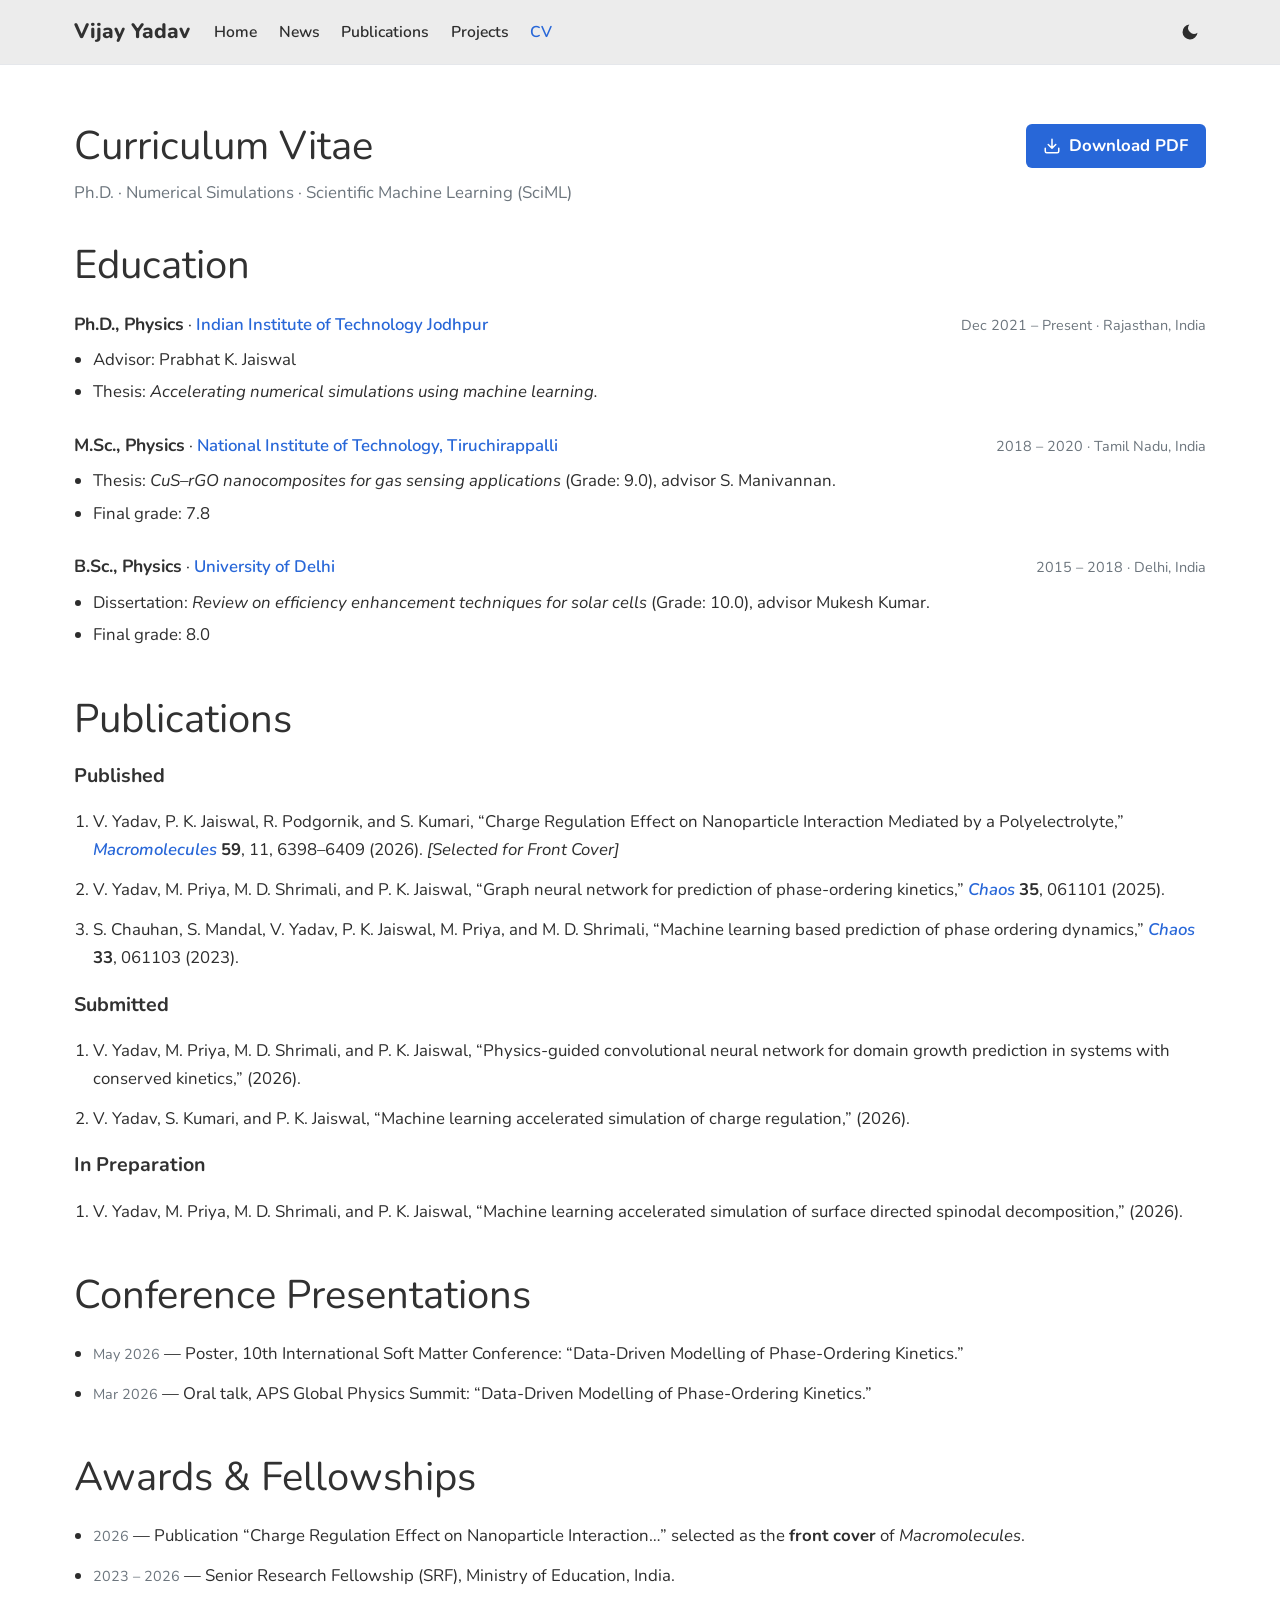
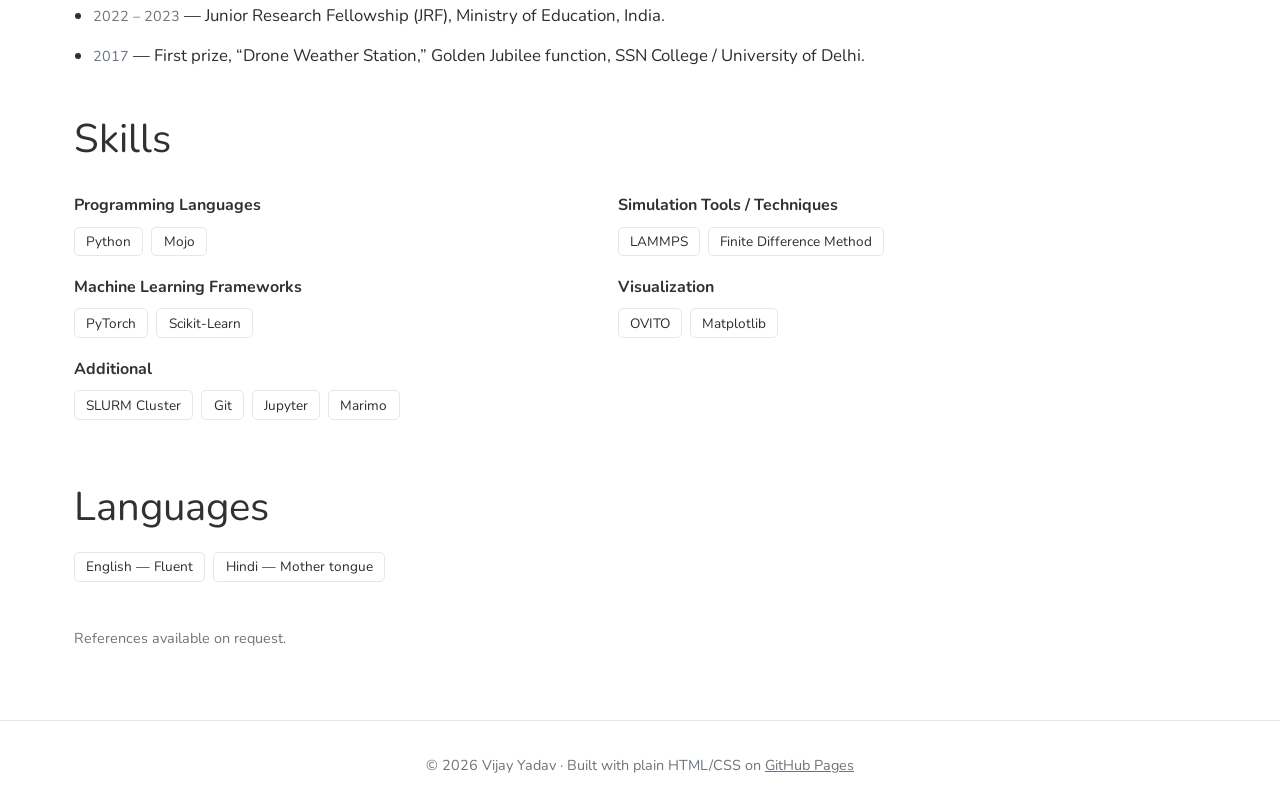
==== cv.html @ 52a0a100 "Fill homepage, publications, and CV with real content; fix CV download icon" ====
<!DOCTYPE html>
<html lang="en" data-theme="light">
<head>
  <meta charset="UTF-8">
  <meta name="viewport" content="width=device-width, initial-scale=1.0">
  <title>CV · Vijay Yadav</title>
  <meta name="description" content="Curriculum Vitae of Vijay Yadav, Ph.D. student at IIT Jodhpur.">

  <link rel="preconnect" href="https://fonts.googleapis.com">
  <link rel="preconnect" href="https://fonts.gstatic.com" crossorigin>
  <link href="https://fonts.googleapis.com/css2?family=Nunito:wght@300;400;600;700;800&display=swap" rel="stylesheet">

  <link rel="stylesheet" href="assets/css/styles.css">
</head>
<body>

  <!-- =====================================================================
       NAVIGATION  ("CV" is active here)
       ===================================================================== -->
  <header class="site-nav">
    <div class="nav-inner">
      <a class="nav-brand" href="index.html">Vijay Yadav</a>

      <nav class="nav-links" id="navLinks">
        <a href="index.html">Home</a>
        <a href="index.html#news">News</a>
        <a href="publications.html">Publications</a>
        <a href="#">Projects</a>
        <a href="cv.html" class="active">CV</a>
      </nav>

      <div class="nav-actions">
        <button class="icon-btn theme-toggle" aria-label="Toggle dark mode" title="Toggle dark mode">
          <svg class="icon-moon" viewBox="0 0 24 24" fill="currentColor"><path d="M21 12.79A9 9 0 1 1 11.21 3 7 7 0 0 0 21 12.79z"/></svg>
          <svg class="icon-sun" viewBox="0 0 24 24" fill="none" stroke="currentColor" stroke-width="2" stroke-linecap="round"><circle cx="12" cy="12" r="4"/><path d="M12 2v2M12 20v2M4.9 4.9l1.4 1.4M17.7 17.7l1.4 1.4M2 12h2M20 12h2M4.9 19.1l1.4-1.4M17.7 6.3l1.4-1.4"/></svg>
        </button>
        <button class="icon-btn nav-toggle" aria-label="Open menu" title="Menu">
          <svg viewBox="0 0 24 24" fill="none" stroke="currentColor" stroke-width="2" stroke-linecap="round"><path d="M3 6h18M3 12h18M3 18h18"/></svg>
        </button>
      </div>
    </div>
  </header>

  <main class="container">

    <section class="section">
      <div class="page-header">
        <h1 class="section-title">Curriculum Vitae</h1>
        <a class="btn-download" href="cv.pdf" download>
          <svg width="18" height="18" viewBox="0 0 24 24" fill="none" stroke="currentColor" stroke-width="2" stroke-linecap="round" stroke-linejoin="round"><path d="M21 15v4a2 2 0 0 1-2 2H5a2 2 0 0 1-2-2v-4M7 10l5 5 5-5M12 15V3"/></svg>
          Download PDF
        </a>
      </div>
      <p class="page-tagline">Ph.D. · Numerical Simulations · Scientific Machine Learning (SciML)</p>

      <!-- ===== Education ===== -->
      <div class="cv-section">
        <h2 class="section-title">Education</h2>

        <div class="cv-entry">
          <div class="cv-entry-head">
            <span><span class="cv-role">Ph.D., Physics</span> · <span class="cv-org">Indian Institute of Technology Jodhpur</span></span>
            <span class="cv-meta">Dec 2021 – Present · Rajasthan, India</span>
          </div>
          <ul>
            <li>Advisor: Prabhat K. Jaiswal</li>
            <li>Thesis: <em>Accelerating numerical simulations using machine learning.</em></li>
          </ul>
        </div>

        <div class="cv-entry">
          <div class="cv-entry-head">
            <span><span class="cv-role">M.Sc., Physics</span> · <span class="cv-org">National Institute of Technology, Tiruchirappalli</span></span>
            <span class="cv-meta">2018 – 2020 · Tamil Nadu, India</span>
          </div>
          <ul>
            <li>Thesis: <em>CuS–rGO nanocomposites for gas sensing applications</em> (Grade: 9.0), advisor S. Manivannan.</li>
            <li>Final grade: 7.8</li>
          </ul>
        </div>

        <div class="cv-entry">
          <div class="cv-entry-head">
            <span><span class="cv-role">B.Sc., Physics</span> · <span class="cv-org">University of Delhi</span></span>
            <span class="cv-meta">2015 – 2018 · Delhi, India</span>
          </div>
          <ul>
            <li>Dissertation: <em>Review on efficiency enhancement techniques for solar cells</em> (Grade: 10.0), advisor Mukesh Kumar.</li>
            <li>Final grade: 8.0</li>
          </ul>
        </div>
      </div>

      <!-- ===== Publications ===== -->
      <div class="cv-section">
        <h2 class="section-title">Publications</h2>

        <h3>Published</h3>
        <ol class="cv-list">
          <li>V. Yadav, P. K. Jaiswal, R. Podgornik, and S. Kumari, “Charge Regulation Effect on Nanoparticle Interaction Mediated by a Polyelectrolyte,” <span class="cv-org">Macromolecules</span> <strong>59</strong>, 11, 6398–6409 (2026). <em>[Selected for Front Cover]</em></li>
          <li>V. Yadav, M. Priya, M. D. Shrimali, and P. K. Jaiswal, “Graph neural network for prediction of phase-ordering kinetics,” <span class="cv-org">Chaos</span> <strong>35</strong>, 061101 (2025).</li>
          <li>S. Chauhan, S. Mandal, V. Yadav, P. K. Jaiswal, M. Priya, and M. D. Shrimali, “Machine learning based prediction of phase ordering dynamics,” <span class="cv-org">Chaos</span> <strong>33</strong>, 061103 (2023).</li>
        </ol>

        <h3>Submitted</h3>
        <ol class="cv-list">
          <li>V. Yadav, M. Priya, M. D. Shrimali, and P. K. Jaiswal, “Physics-guided convolutional neural network for domain growth prediction in systems with conserved kinetics,” (2026).</li>
          <li>V. Yadav, S. Kumari, and P. K. Jaiswal, “Machine learning accelerated simulation of charge regulation,” (2026).</li>
        </ol>

        <h3>In Preparation</h3>
        <ol class="cv-list">
          <li>V. Yadav, M. Priya, M. D. Shrimali, and P. K. Jaiswal, “Machine learning accelerated simulation of surface directed spinodal decomposition,” (2026).</li>
        </ol>
      </div>

      <!-- ===== Conference Presentations ===== -->
      <div class="cv-section">
        <h2 class="section-title">Conference Presentations</h2>
        <ul class="cv-list">
          <li><span class="cv-meta">May 2026</span> — Poster, 10th International Soft Matter Conference: “Data-Driven Modelling of Phase-Ordering Kinetics.”</li>
          <li><span class="cv-meta">Mar 2026</span> — Oral talk, APS Global Physics Summit: “Data-Driven Modelling of Phase-Ordering Kinetics.”</li>
        </ul>
      </div>

      <!-- ===== Awards ===== -->
      <div class="cv-section">
        <h2 class="section-title">Awards &amp; Fellowships</h2>
        <ul class="cv-list">
          <li><span class="cv-meta">2026</span> — Publication “Charge Regulation Effect on Nanoparticle Interaction…” selected as the <strong>front cover</strong> of <em>Macromolecules</em>.</li>
          <li><span class="cv-meta">2023 – 2026</span> — Senior Research Fellowship (SRF), Ministry of Education, India.</li>
          <li><span class="cv-meta">2022 – 2023</span> — Junior Research Fellowship (JRF), Ministry of Education, India.</li>
          <li><span class="cv-meta">2017</span> — First prize, “Drone Weather Station,” Golden Jubilee function, SSN College / University of Delhi.</li>
        </ul>
      </div>

      <!-- ===== Skills ===== -->
      <div class="cv-section">
        <h2 class="section-title">Skills</h2>
        <div class="info-grid">
          <div>
            <div class="skill-block">
              <h4>Programming Languages</h4>
              <div class="tag-row"><span class="tag">Python</span><span class="tag">Mojo</span></div>
            </div>
            <div class="skill-block">
              <h4>Machine Learning Frameworks</h4>
              <div class="tag-row"><span class="tag">PyTorch</span><span class="tag">Scikit-Learn</span></div>
            </div>
            <div class="skill-block">
              <h4>Additional</h4>
              <div class="tag-row"><span class="tag">SLURM Cluster</span><span class="tag">Git</span><span class="tag">Jupyter</span><span class="tag">Marimo</span></div>
            </div>
          </div>
          <div>
            <div class="skill-block">
              <h4>Simulation Tools / Techniques</h4>
              <div class="tag-row"><span class="tag">LAMMPS</span><span class="tag">Finite Difference Method</span></div>
            </div>
            <div class="skill-block">
              <h4>Visualization</h4>
              <div class="tag-row"><span class="tag">OVITO</span><span class="tag">Matplotlib</span></div>
            </div>
          </div>
        </div>
      </div>

      <!-- ===== Languages ===== -->
      <div class="cv-section">
        <h2 class="section-title">Languages</h2>
        <div class="tag-row">
          <span class="tag">English — Fluent</span>
          <span class="tag">Hindi — Mother tongue</span>
        </div>
      </div>

      <p class="cv-meta">References available on request.</p>

    </section>
  </main>

  <footer class="site-footer">
    <div class="container">
      © <span id="year">2026</span> Vijay Yadav ·
      Built with plain HTML/CSS on <a href="https://pages.github.com/">GitHub Pages</a>
    </div>
  </footer>

  <script src="assets/js/main.js"></script>
</body>
</html>
---- assets/css/styles.css ----
/* =========================================================================
   styles.css — shared theme for the whole site
   Layout & look inspired by the Hugo "Academic/Wowchemy" profile theme.
   Everything is driven by the CSS variables in :root (light) and
   [data-theme="dark"] (dark). Change a value there and it cascades everywhere.
   ========================================================================= */

/* ---- Design tokens: LIGHT theme (default) ---- */
:root {
  --bg:            #ffffff;
  --nav-bg:        #ececec;
  --card-bg:       #ffffff;
  --text:          #2d2d2d;
  --text-muted:    #6c757d;
  --heading:       #313131;
  --link:          #2867d8;
  --link-hover:    #14448f;
  --border:        #e5e7eb;
  --pill-text:     #2867d8;
  --pill-border:   #b9cbee;
  --pill-hover-bg: #2867d8;
  --shadow:        0 1px 3px rgba(0, 0, 0, 0.08);
  --thumb-bg:      #eef1f5;

  --content-width: 1180px;
  --font-body: "Nunito", -apple-system, BlinkMacSystemFont, "Segoe UI", Roboto, sans-serif;
}

/* ---- Design tokens: DARK theme ---- */
[data-theme="dark"] {
  --bg:            #25282e;
  --nav-bg:        #2b2f36;
  --card-bg:       #2b2f36;
  --text:          #dfe2e6;
  --text-muted:    #9aa0a8;
  --heading:       #f1f3f5;
  --link:          #5b9bff;
  --link-hover:    #93bcff;
  --border:        #3a3f47;
  --pill-text:     #5b9bff;
  --pill-border:   #3f5573;
  --pill-hover-bg: #3b6bc4;
  --shadow:        0 1px 3px rgba(0, 0, 0, 0.4);
  --thumb-bg:      #333842;
}

/* ---- Reset & base ---- */
*, *::before, *::after { box-sizing: border-box; }
html { scroll-behavior: smooth; }
body {
  margin: 0;
  font-family: var(--font-body);
  font-size: 1.05rem;
  line-height: 1.7;
  color: var(--text);
  background: var(--bg);
  -webkit-font-smoothing: antialiased;
  transition: background-color 0.2s ease, color 0.2s ease;
}
a { color: var(--link); text-decoration: none; }
a:hover { color: var(--link-hover); text-decoration: underline; }
img { max-width: 100%; display: block; }
h1, h2, h3 { color: var(--heading); line-height: 1.25; }

.container {
  width: 100%;
  max-width: var(--content-width);
  margin: 0 auto;
  padding: 0 1.5rem;
}

/* =========================================================================
   Navigation bar
   ========================================================================= */
.site-nav {
  position: sticky;
  top: 0;
  z-index: 100;
  background: var(--nav-bg);
  border-bottom: 1px solid var(--border);
  transition: background-color 0.2s ease;
}
.nav-inner {
  max-width: var(--content-width);
  margin: 0 auto;
  padding: 0 1.5rem;
  height: 64px;
  display: flex;
  align-items: center;
  gap: 1.5rem;
}
.nav-brand {
  font-weight: 800;
  font-size: 1.3rem;
  color: var(--heading);
  white-space: nowrap;
}
.nav-brand:hover { text-decoration: none; }
.nav-links {
  display: flex;
  align-items: center;
  gap: 1.35rem;
  margin-right: auto;      /* pushes the actions to the far right */
}
.nav-links a {
  color: var(--text);
  font-weight: 600;
  font-size: 0.98rem;
}
.nav-links a:hover { color: var(--link); text-decoration: none; }
.nav-links a.active { color: var(--link); }

.nav-actions { display: flex; align-items: center; gap: 0.75rem; }
.icon-btn {
  background: none;
  border: none;
  color: var(--text);
  cursor: pointer;
  padding: 0.35rem;
  border-radius: 6px;
  display: inline-flex;
  align-items: center;
  justify-content: center;
}
.icon-btn:hover { color: var(--link); background: rgba(127, 127, 127, 0.12); }
.icon-btn svg { width: 20px; height: 20px; }
/* Show the correct toggle glyph for the active theme */
.theme-toggle .icon-moon { display: inline; }
.theme-toggle .icon-sun  { display: none; }
[data-theme="dark"] .theme-toggle .icon-moon { display: none; }
[data-theme="dark"] .theme-toggle .icon-sun  { display: inline; }

/* Hamburger (mobile only) */
.nav-toggle { display: none; }

/* =========================================================================
   Hero / Biography
   ========================================================================= */
.section { padding: 3.5rem 0; }

.hero-grid {
  display: grid;
  grid-template-columns: 340px 1fr;
  gap: 3rem;
  align-items: start;
}

.profile-card { text-align: center; }
.avatar {
  width: 260px;
  height: 260px;
  border-radius: 50%;
  object-fit: cover;
  margin: 0 auto 1.25rem;
  box-shadow: var(--shadow);
}
.profile-name {
  font-size: 2.1rem;
  font-weight: 400;
  margin: 0.25rem 0 0.35rem;
}
.profile-role { color: var(--text-muted); font-size: 1.1rem; margin: 0 0 0.2rem; }
.profile-org  { display: inline-block; font-size: 1.05rem; margin-bottom: 1rem; }

.social-icons {
  display: flex;
  justify-content: center;
  flex-wrap: wrap;
  gap: 1rem;
  margin-top: 0.75rem;
}
.social-icons a { color: var(--link); display: inline-flex; }
.social-icons a:hover { color: var(--link-hover); }
.social-icons svg { width: 26px; height: 26px; }

.section-title {
  font-size: 2.5rem;
  font-weight: 400;
  margin: 0 0 1.25rem;
}
.bio p { margin: 0 0 1.1rem; }

/* Interests + Education */
.info-grid {
  display: grid;
  grid-template-columns: 1fr 1.15fr;
  gap: 2rem;
  margin-top: 1.75rem;
}
.info-grid h3 { font-size: 1.4rem; font-weight: 800; margin: 0 0 0.75rem; }
.info-grid ul { margin: 0; padding-left: 1.2rem; }
.info-grid li { margin-bottom: 0.4rem; }

.edu-list { list-style: none; padding-left: 0 !important; }
.edu-list li {
  display: grid;
  grid-template-columns: 28px 1fr;
  gap: 0.6rem;
  margin-bottom: 1rem;
}
.edu-list svg { width: 22px; height: 22px; color: var(--text); margin-top: 4px; }
.edu-degree { font-weight: 700; color: var(--heading); }
.edu-school { color: var(--text-muted); font-size: 0.95rem; }

/* =========================================================================
   Split sections (News, Publications): heading left, content right
   ========================================================================= */
.split-grid {
  display: grid;
  grid-template-columns: 300px 1fr;
  gap: 2.5rem;
  align-items: start;
}
.split-section + .split-section { border-top: 1px solid var(--border); }

/* News feed (inner scroll, like the reference) */
.news-feed { max-height: 460px; overflow-y: auto; padding-right: 0.75rem; }
.news-item { margin-bottom: 1.35rem; }
.news-date { font-weight: 800; color: var(--heading); margin-right: 0.3rem; }

/* Publications */
.pub-item {
  display: grid;
  grid-template-columns: 1fr 200px;
  gap: 1.5rem;
  padding-bottom: 1.75rem;
  margin-bottom: 1.75rem;
  border-bottom: 1px solid var(--border);
}
.pub-item:last-child { border-bottom: none; margin-bottom: 0; }
.pub-title { font-size: 1.3rem; font-weight: 800; margin: 0 0 0.4rem; }
.pub-title a { color: var(--heading); }
.pub-title a:hover { color: var(--link); }
.pub-summary { margin: 0 0 0.6rem; }
.pub-authors { color: var(--text-muted); font-size: 0.95rem; margin: 0 0 0.8rem; }
.pub-links { display: flex; flex-wrap: wrap; gap: 0.5rem; }
.btn-pill {
  font-size: 0.85rem;
  font-weight: 700;
  color: var(--pill-text);
  border: 1px solid var(--pill-border);
  border-radius: 5px;
  padding: 0.15rem 0.7rem;
  transition: all 0.15s ease;
}
.btn-pill:hover {
  color: #fff;
  background: var(--pill-hover-bg);
  border-color: var(--pill-hover-bg);
  text-decoration: none;
}
.pub-thumb {
  background: var(--thumb-bg);
  border-radius: 6px;
  min-height: 120px;
  display: flex;
  align-items: center;
  justify-content: center;
  color: var(--text-muted);
  font-size: 0.8rem;
}

/* =========================================================================
   Footer
   ========================================================================= */
.site-footer {
  border-top: 1px solid var(--border);
  padding: 2rem 0;
  text-align: center;
  color: var(--text-muted);
  font-size: 0.9rem;
}
.site-footer a { color: var(--text-muted); text-decoration: underline; }

/* =========================================================================
   CV page
   ========================================================================= */
.page-header {
  display: flex;
  align-items: center;
  justify-content: space-between;
  flex-wrap: wrap;
  gap: 1rem;
  margin-bottom: 0.5rem;
}
.page-header .section-title { margin-bottom: 0; }
.btn-download {
  display: inline-flex;
  align-items: center;
  gap: 0.5rem;
  background: var(--link);
  color: #fff;
  font-weight: 700;
  padding: 0.5rem 1.1rem;
  border-radius: 6px;
}
.btn-download:hover { background: var(--link-hover); color: #fff; text-decoration: none; }
.btn-download svg { width: 18px; height: 18px; }
.page-tagline { color: var(--text-muted); margin: 0 0 2rem; }

.cv-section { margin-bottom: 2.75rem; }
.cv-entry { margin-bottom: 1.5rem; }
.cv-entry-head {
  display: flex;
  justify-content: space-between;
  flex-wrap: wrap;
  gap: 0.15rem 1rem;
  align-items: baseline;
}
.cv-role { font-weight: 700; color: var(--heading); font-size: 1.1rem; }
.cv-org { color: var(--link); font-weight: 600; }
.cv-meta { color: var(--text-muted); font-size: 0.9rem; }
.cv-entry ul { margin: 0.4rem 0 0; padding-left: 1.2rem; }
.cv-entry li { margin-bottom: 0.25rem; }

.cv-list { padding-left: 1.2rem; margin: 0; }
.cv-list li { margin-bottom: 0.7rem; }
.cv-list .cv-org { font-style: italic; }

.skill-block { margin-bottom: 1.1rem; }
.skill-block h4 { margin: 0 0 0.45rem; color: var(--heading); font-size: 1rem; }
.tag-row { display: flex; flex-wrap: wrap; gap: 0.5rem; }
.tag {
  font-size: 0.85rem;
  border: 1px solid var(--border);
  border-radius: 5px;
  padding: 0.15rem 0.7rem;
  color: var(--text);
  background: var(--card-bg);
}

/* =========================================================================
   Responsive
   ========================================================================= */
@media (max-width: 860px) {
  .hero-grid,
  .split-grid,
  .info-grid,
  .pub-item { grid-template-columns: 1fr; }

  .pub-thumb { order: -1; min-height: 160px; }

  /* Collapsible mobile nav */
  .nav-toggle {
    display: inline-flex;
    margin-left: auto;
  }
  .nav-links {
    display: none;
    position: absolute;
    top: 64px;
    left: 0;
    right: 0;
    flex-direction: column;
    align-items: flex-start;
    gap: 0;
    background: var(--nav-bg);
    border-bottom: 1px solid var(--border);
    padding: 0.5rem 1.5rem 1rem;
  }
  .nav-links.open { display: flex; }
  .nav-links a { padding: 0.6rem 0; width: 100%; }
  .nav-actions { margin-left: 0.5rem; }
}
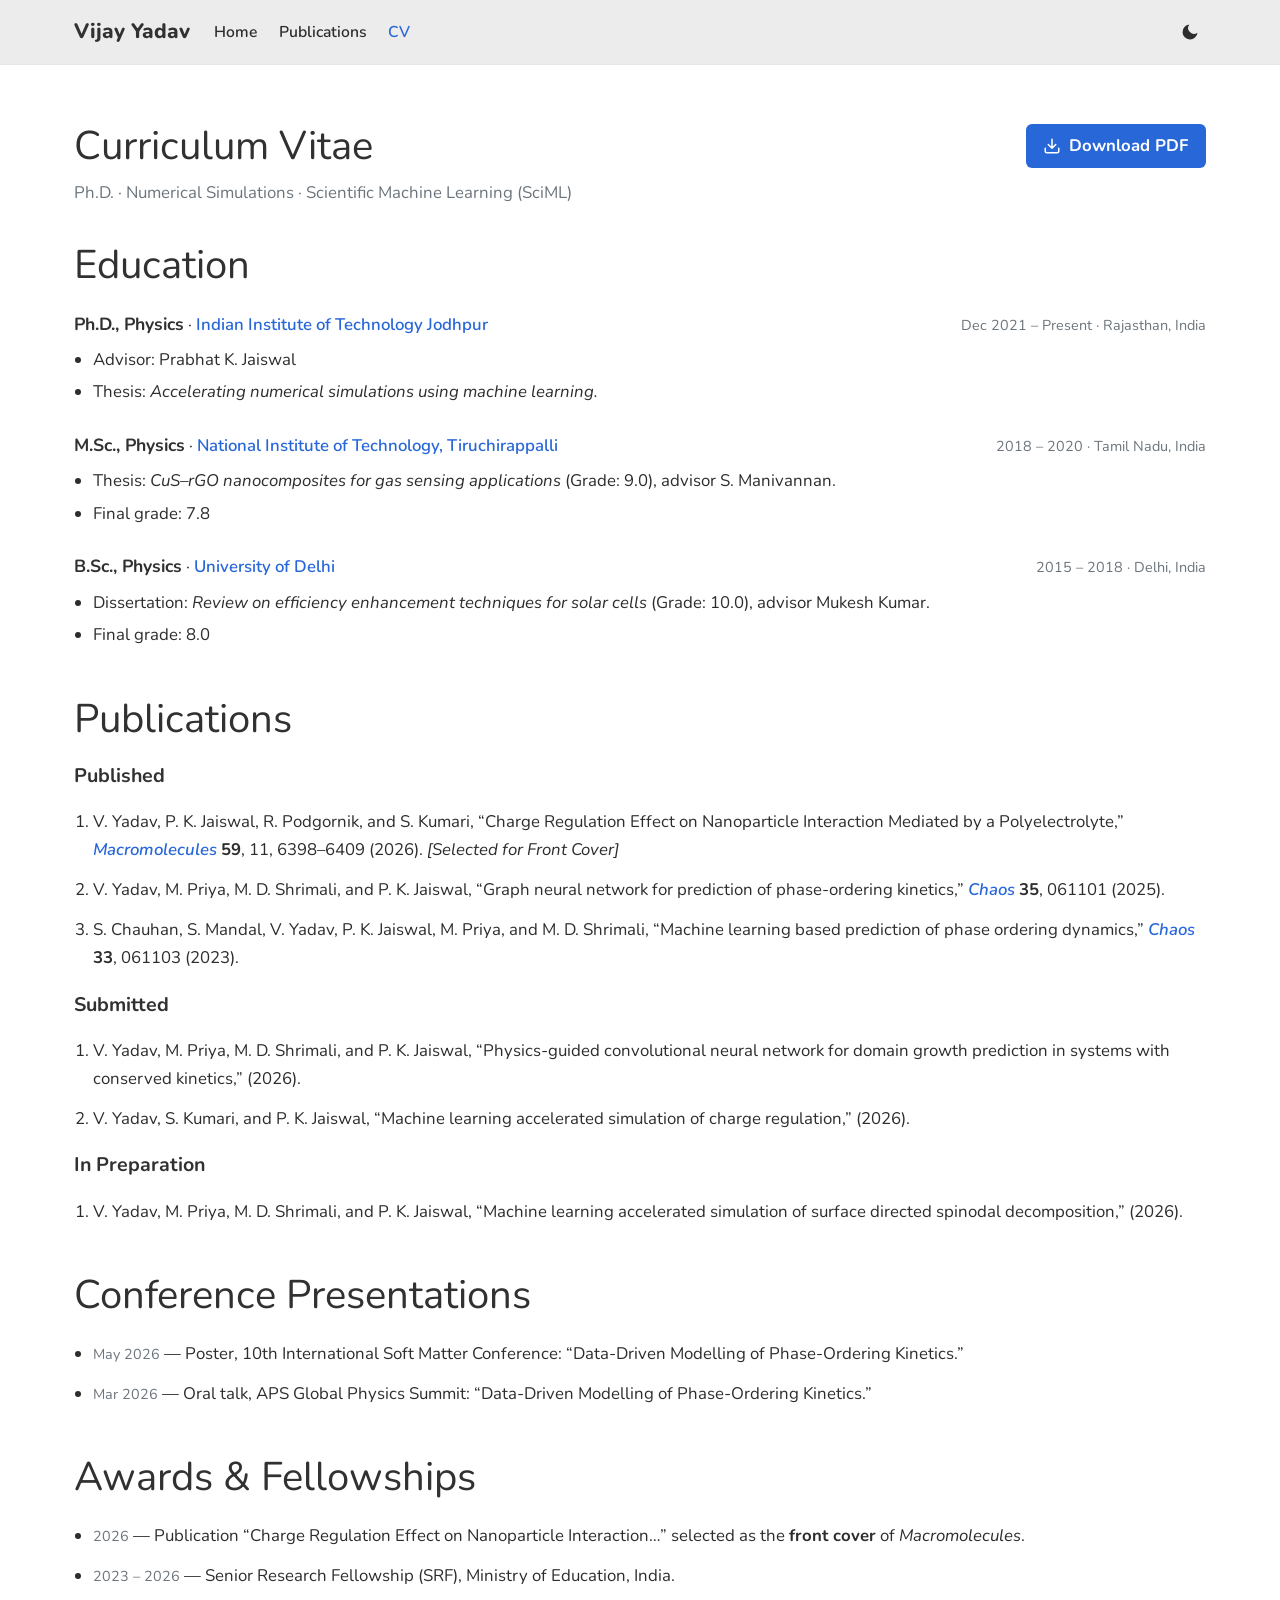
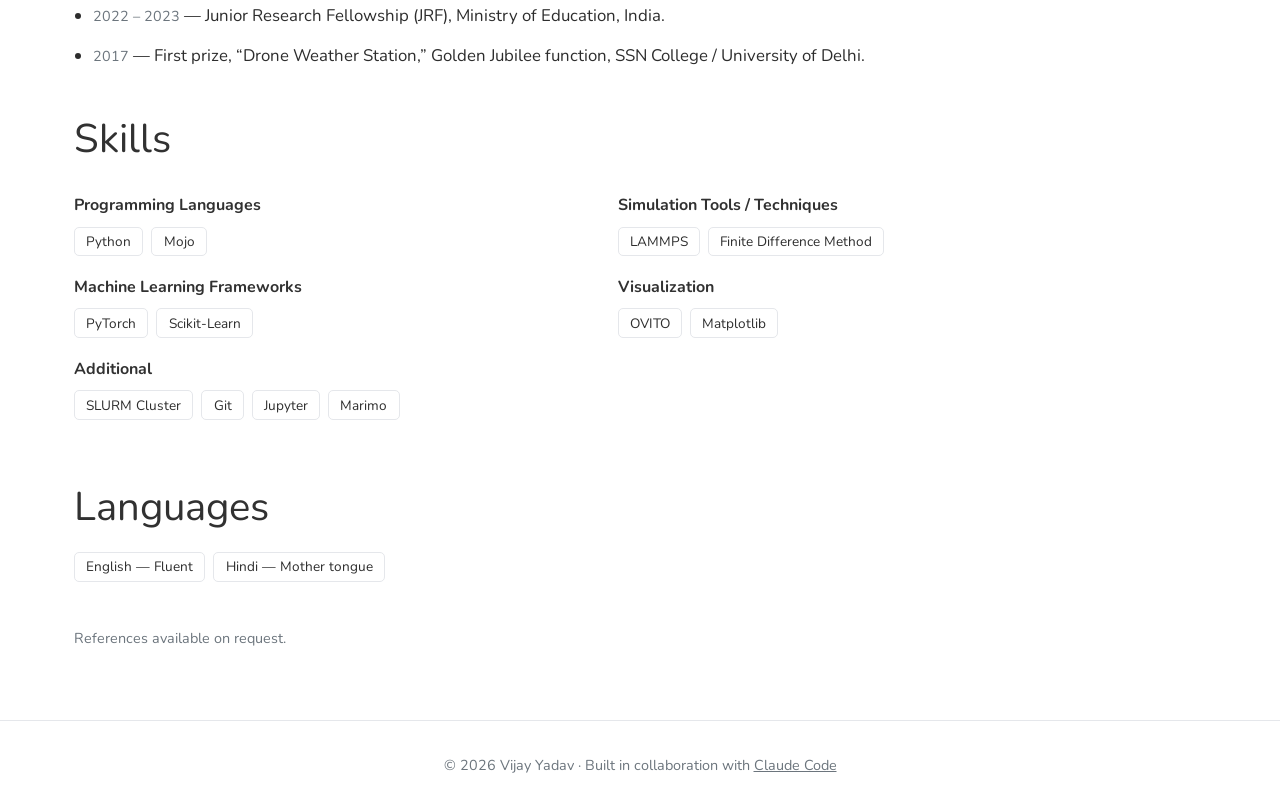
==== commit cd032c36: "Trim site to Home/Publications/CV and update footer" ====
--- a/cv.html
+++ b/cv.html
@@ -23,9 +23,7 @@
 
       <nav class="nav-links" id="navLinks">
         <a href="index.html">Home</a>
-        <a href="index.html#news">News</a>
         <a href="publications.html">Publications</a>
-        <a href="#">Projects</a>
         <a href="cv.html" class="active">CV</a>
       </nav>
 
@@ -182,7 +180,7 @@
   <footer class="site-footer">
     <div class="container">
       © <span id="year">2026</span> Vijay Yadav ·
-      Built with plain HTML/CSS on <a href="https://pages.github.com/">GitHub Pages</a>
+      Built in collaboration with <a href="https://claude.com/claude-code" target="_blank" rel="noopener">Claude Code</a>
     </div>
   </footer>
 
--- a/assets/css/styles.css
+++ b/assets/css/styles.css
@@ -203,7 +203,7 @@
 .edu-school { color: var(--text-muted); font-size: 0.95rem; }
 
 /* =========================================================================
-   Split sections (News, Publications): heading left, content right
+   Split sections (Publications): heading left, content right
    ========================================================================= */
 .split-grid {
   display: grid;
@@ -212,11 +212,6 @@
   align-items: start;
 }
 .split-section + .split-section { border-top: 1px solid var(--border); }
-
-/* News feed (inner scroll, like the reference) */
-.news-feed { max-height: 460px; overflow-y: auto; padding-right: 0.75rem; }
-.news-item { margin-bottom: 1.35rem; }
-.news-date { font-weight: 800; color: var(--heading); margin-right: 0.3rem; }
 
 /* Publications */
 .pub-item {
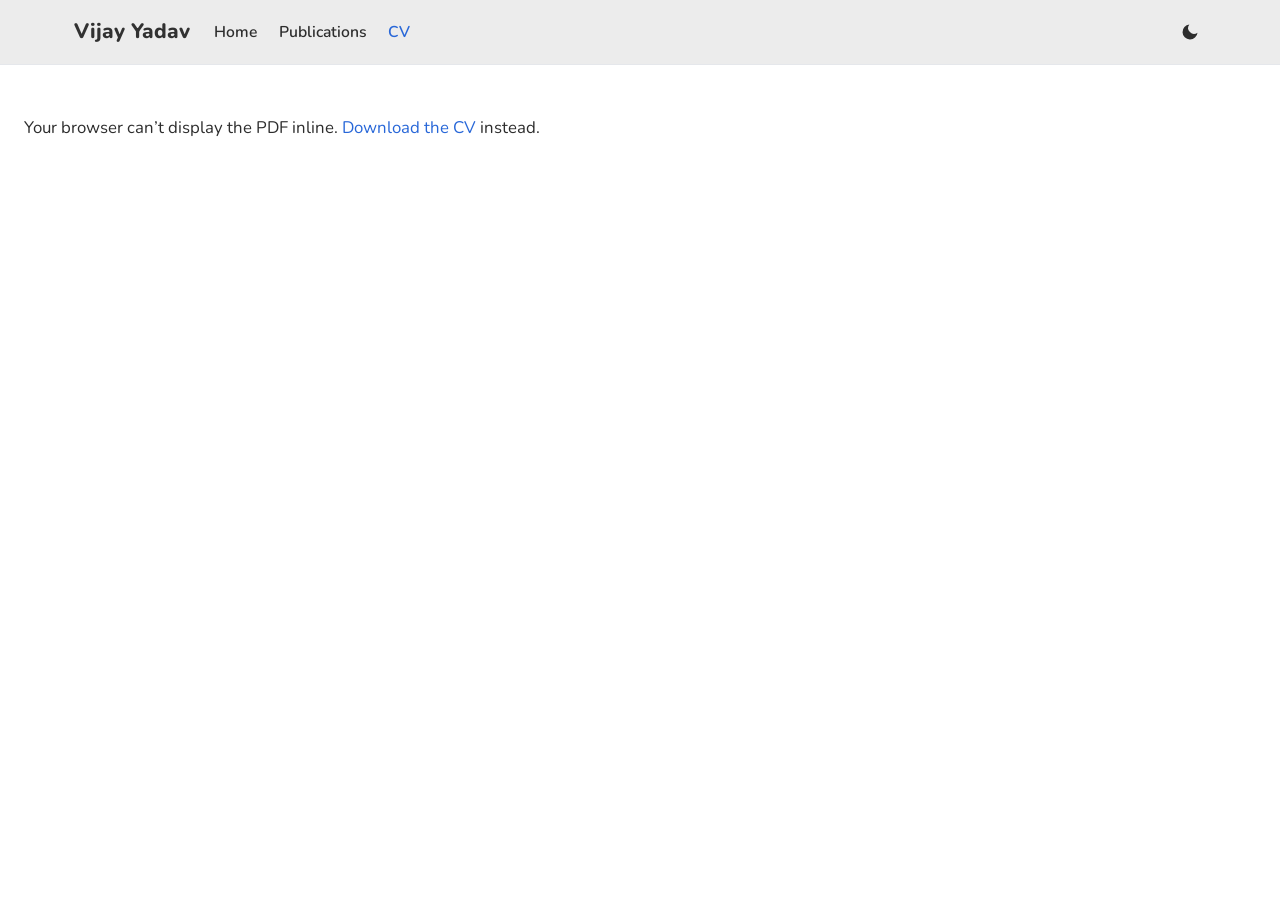
==== commit 50531cd3: "modified design of the website" ====
--- a/cv.html
+++ b/cv.html
@@ -5,6 +5,7 @@
   <meta name="viewport" content="width=device-width, initial-scale=1.0">
   <title>CV · Vijay Yadav</title>
   <meta name="description" content="Curriculum Vitae of Vijay Yadav, Ph.D. student at IIT Jodhpur.">
+  <link rel="icon" type="image/png" href="assets/img/favicon.png">
 
   <link rel="preconnect" href="https://fonts.googleapis.com">
   <link rel="preconnect" href="https://fonts.gstatic.com" crossorigin>
@@ -39,150 +40,11 @@
     </div>
   </header>
 
-  <main class="container">
-
-    <section class="section">
-      <div class="page-header">
-        <h1 class="section-title">Curriculum Vitae</h1>
-        <a class="btn-download" href="cv.pdf" download>
-          <svg width="18" height="18" viewBox="0 0 24 24" fill="none" stroke="currentColor" stroke-width="2" stroke-linecap="round" stroke-linejoin="round"><path d="M21 15v4a2 2 0 0 1-2 2H5a2 2 0 0 1-2-2v-4M7 10l5 5 5-5M12 15V3"/></svg>
-          Download PDF
-        </a>
-      </div>
-      <p class="page-tagline">Ph.D. · Numerical Simulations · Scientific Machine Learning (SciML)</p>
-
-      <!-- ===== Education ===== -->
-      <div class="cv-section">
-        <h2 class="section-title">Education</h2>
-
-        <div class="cv-entry">
-          <div class="cv-entry-head">
-            <span><span class="cv-role">Ph.D., Physics</span> · <span class="cv-org">Indian Institute of Technology Jodhpur</span></span>
-            <span class="cv-meta">Dec 2021 – Present · Rajasthan, India</span>
-          </div>
-          <ul>
-            <li>Advisor: Prabhat K. Jaiswal</li>
-            <li>Thesis: <em>Accelerating numerical simulations using machine learning.</em></li>
-          </ul>
-        </div>
-
-        <div class="cv-entry">
-          <div class="cv-entry-head">
-            <span><span class="cv-role">M.Sc., Physics</span> · <span class="cv-org">National Institute of Technology, Tiruchirappalli</span></span>
-            <span class="cv-meta">2018 – 2020 · Tamil Nadu, India</span>
-          </div>
-          <ul>
-            <li>Thesis: <em>CuS–rGO nanocomposites for gas sensing applications</em> (Grade: 9.0), advisor S. Manivannan.</li>
-            <li>Final grade: 7.8</li>
-          </ul>
-        </div>
-
-        <div class="cv-entry">
-          <div class="cv-entry-head">
-            <span><span class="cv-role">B.Sc., Physics</span> · <span class="cv-org">University of Delhi</span></span>
-            <span class="cv-meta">2015 – 2018 · Delhi, India</span>
-          </div>
-          <ul>
-            <li>Dissertation: <em>Review on efficiency enhancement techniques for solar cells</em> (Grade: 10.0), advisor Mukesh Kumar.</li>
-            <li>Final grade: 8.0</li>
-          </ul>
-        </div>
-      </div>
-
-      <!-- ===== Publications ===== -->
-      <div class="cv-section">
-        <h2 class="section-title">Publications</h2>
-
-        <h3>Published</h3>
-        <ol class="cv-list">
-          <li>V. Yadav, P. K. Jaiswal, R. Podgornik, and S. Kumari, “Charge Regulation Effect on Nanoparticle Interaction Mediated by a Polyelectrolyte,” <span class="cv-org">Macromolecules</span> <strong>59</strong>, 11, 6398–6409 (2026). <em>[Selected for Front Cover]</em></li>
-          <li>V. Yadav, M. Priya, M. D. Shrimali, and P. K. Jaiswal, “Graph neural network for prediction of phase-ordering kinetics,” <span class="cv-org">Chaos</span> <strong>35</strong>, 061101 (2025).</li>
-          <li>S. Chauhan, S. Mandal, V. Yadav, P. K. Jaiswal, M. Priya, and M. D. Shrimali, “Machine learning based prediction of phase ordering dynamics,” <span class="cv-org">Chaos</span> <strong>33</strong>, 061103 (2023).</li>
-        </ol>
-
-        <h3>Submitted</h3>
-        <ol class="cv-list">
-          <li>V. Yadav, M. Priya, M. D. Shrimali, and P. K. Jaiswal, “Physics-guided convolutional neural network for domain growth prediction in systems with conserved kinetics,” (2026).</li>
-          <li>V. Yadav, S. Kumari, and P. K. Jaiswal, “Machine learning accelerated simulation of charge regulation,” (2026).</li>
-        </ol>
-
-        <h3>In Preparation</h3>
-        <ol class="cv-list">
-          <li>V. Yadav, M. Priya, M. D. Shrimali, and P. K. Jaiswal, “Machine learning accelerated simulation of surface directed spinodal decomposition,” (2026).</li>
-        </ol>
-      </div>
-
-      <!-- ===== Conference Presentations ===== -->
-      <div class="cv-section">
-        <h2 class="section-title">Conference Presentations</h2>
-        <ul class="cv-list">
-          <li><span class="cv-meta">May 2026</span> — Poster, 10th International Soft Matter Conference: “Data-Driven Modelling of Phase-Ordering Kinetics.”</li>
-          <li><span class="cv-meta">Mar 2026</span> — Oral talk, APS Global Physics Summit: “Data-Driven Modelling of Phase-Ordering Kinetics.”</li>
-        </ul>
-      </div>
-
-      <!-- ===== Awards ===== -->
-      <div class="cv-section">
-        <h2 class="section-title">Awards &amp; Fellowships</h2>
-        <ul class="cv-list">
-          <li><span class="cv-meta">2026</span> — Publication “Charge Regulation Effect on Nanoparticle Interaction…” selected as the <strong>front cover</strong> of <em>Macromolecules</em>.</li>
-          <li><span class="cv-meta">2023 – 2026</span> — Senior Research Fellowship (SRF), Ministry of Education, India.</li>
-          <li><span class="cv-meta">2022 – 2023</span> — Junior Research Fellowship (JRF), Ministry of Education, India.</li>
-          <li><span class="cv-meta">2017</span> — First prize, “Drone Weather Station,” Golden Jubilee function, SSN College / University of Delhi.</li>
-        </ul>
-      </div>
-
-      <!-- ===== Skills ===== -->
-      <div class="cv-section">
-        <h2 class="section-title">Skills</h2>
-        <div class="info-grid">
-          <div>
-            <div class="skill-block">
-              <h4>Programming Languages</h4>
-              <div class="tag-row"><span class="tag">Python</span><span class="tag">Mojo</span></div>
-            </div>
-            <div class="skill-block">
-              <h4>Machine Learning Frameworks</h4>
-              <div class="tag-row"><span class="tag">PyTorch</span><span class="tag">Scikit-Learn</span></div>
-            </div>
-            <div class="skill-block">
-              <h4>Additional</h4>
-              <div class="tag-row"><span class="tag">SLURM Cluster</span><span class="tag">Git</span><span class="tag">Jupyter</span><span class="tag">Marimo</span></div>
-            </div>
-          </div>
-          <div>
-            <div class="skill-block">
-              <h4>Simulation Tools / Techniques</h4>
-              <div class="tag-row"><span class="tag">LAMMPS</span><span class="tag">Finite Difference Method</span></div>
-            </div>
-            <div class="skill-block">
-              <h4>Visualization</h4>
-              <div class="tag-row"><span class="tag">OVITO</span><span class="tag">Matplotlib</span></div>
-            </div>
-          </div>
-        </div>
-      </div>
-
-      <!-- ===== Languages ===== -->
-      <div class="cv-section">
-        <h2 class="section-title">Languages</h2>
-        <div class="tag-row">
-          <span class="tag">English — Fluent</span>
-          <span class="tag">Hindi — Mother tongue</span>
-        </div>
-      </div>
-
-      <p class="cv-meta">References available on request.</p>
-
-    </section>
+  <main>
+    <object class="cv-embed" data="assets/docs/cv_vijay.pdf" type="application/pdf">
+      <p class="cv-embed-fallback">Your browser can’t display the PDF inline. <a href="assets/docs/cv_vijay.pdf" download>Download the CV</a> instead.</p>
+    </object>
   </main>
-
-  <footer class="site-footer">
-    <div class="container">
-      © <span id="year">2026</span> Vijay Yadav ·
-      Built in collaboration with <a href="https://claude.com/claude-code" target="_blank" rel="noopener">Claude Code</a>
-    </div>
-  </footer>
 
   <script src="assets/js/main.js"></script>
 </body>
--- a/assets/css/styles.css
+++ b/assets/css/styles.css
@@ -223,11 +223,37 @@
   border-bottom: 1px solid var(--border);
 }
 .pub-item:last-child { border-bottom: none; margin-bottom: 0; }
+.pub-tag {
+  display: inline-block;
+  font-size: 0.7rem;
+  font-weight: 700;
+  text-transform: uppercase;
+  letter-spacing: 0.05em;
+  border-radius: 4px;
+  padding: 0.15rem 0.55rem;
+  margin: 0 0.4rem 0.5rem 0;
+}
+.pub-tag--cover { color: #7a3e00; background: #ffe0b2; }
+.pub-tag--article { color: #1a4d80; background: #cfe4ff; }
+.pub-tag--macromolecules { color: #0f5c4a; background: #c8efe0; }
+.pub-tag--chaos { color: #5a2a7a; background: #e7d3f5; }
 .pub-title { font-size: 1.3rem; font-weight: 800; margin: 0 0 0.4rem; }
 .pub-title a { color: var(--heading); }
 .pub-title a:hover { color: var(--link); }
+.pub-year {
+  display: inline-block;
+  font-size: 0.8rem;
+  font-weight: 700;
+  color: #6b5300;
+  background: #fff3c4;
+  border-radius: 4px;
+  padding: 0.1rem 0.5rem;
+  margin-left: 0.5rem;
+  vertical-align: middle;
+}
 .pub-summary { margin: 0 0 0.6rem; }
 .pub-authors { color: var(--text-muted); font-size: 0.95rem; margin: 0 0 0.8rem; }
+.pub-authors .me { text-decoration: underline; }
 .pub-links { display: flex; flex-wrap: wrap; gap: 0.5rem; }
 .btn-pill {
   font-size: 0.85rem;
@@ -254,6 +280,8 @@
   color: var(--text-muted);
   font-size: 0.8rem;
 }
+.pub-thumb:has(img) { background: none; min-height: 0; align-self: center; }
+.pub-thumb img { width: 100%; height: auto; object-fit: contain; border-radius: 6px; display: block; }
 
 /* =========================================================================
    Footer
@@ -265,7 +293,7 @@
   color: var(--text-muted);
   font-size: 0.9rem;
 }
-.site-footer a { color: var(--text-muted); text-decoration: underline; }
+.site-footer a { color: var(--text-muted); text-decoration: none; }
 
 /* =========================================================================
    CV page
@@ -293,6 +321,14 @@
 .btn-download svg { width: 18px; height: 18px; }
 .page-tagline { color: var(--text-muted); margin: 0 0 2rem; }
 
+.cv-embed {
+  display: block;
+  width: 100%;
+  height: calc(100vh - 65px);
+  border: 0;
+}
+.cv-embed-fallback { padding: 2rem 1.5rem; }
+
 .cv-section { margin-bottom: 2.75rem; }
 .cv-entry { margin-bottom: 1.5rem; }
 .cv-entry-head {
@@ -311,6 +347,17 @@
 .cv-list { padding-left: 1.2rem; margin: 0; }
 .cv-list li { margin-bottom: 0.7rem; }
 .cv-list .cv-org { font-style: italic; }
+
+.year-tag {
+  display: inline-block;
+  font-size: 1.1rem;
+  font-weight: 800;
+  color: var(--pill-text);
+  background: var(--thumb-bg);
+  border-radius: 6px;
+  padding: 0.2rem 0.85rem;
+  margin: 0 0 1rem;
+}
 
 .skill-block { margin-bottom: 1.1rem; }
 .skill-block h4 { margin: 0 0 0.45rem; color: var(--heading); font-size: 1rem; }
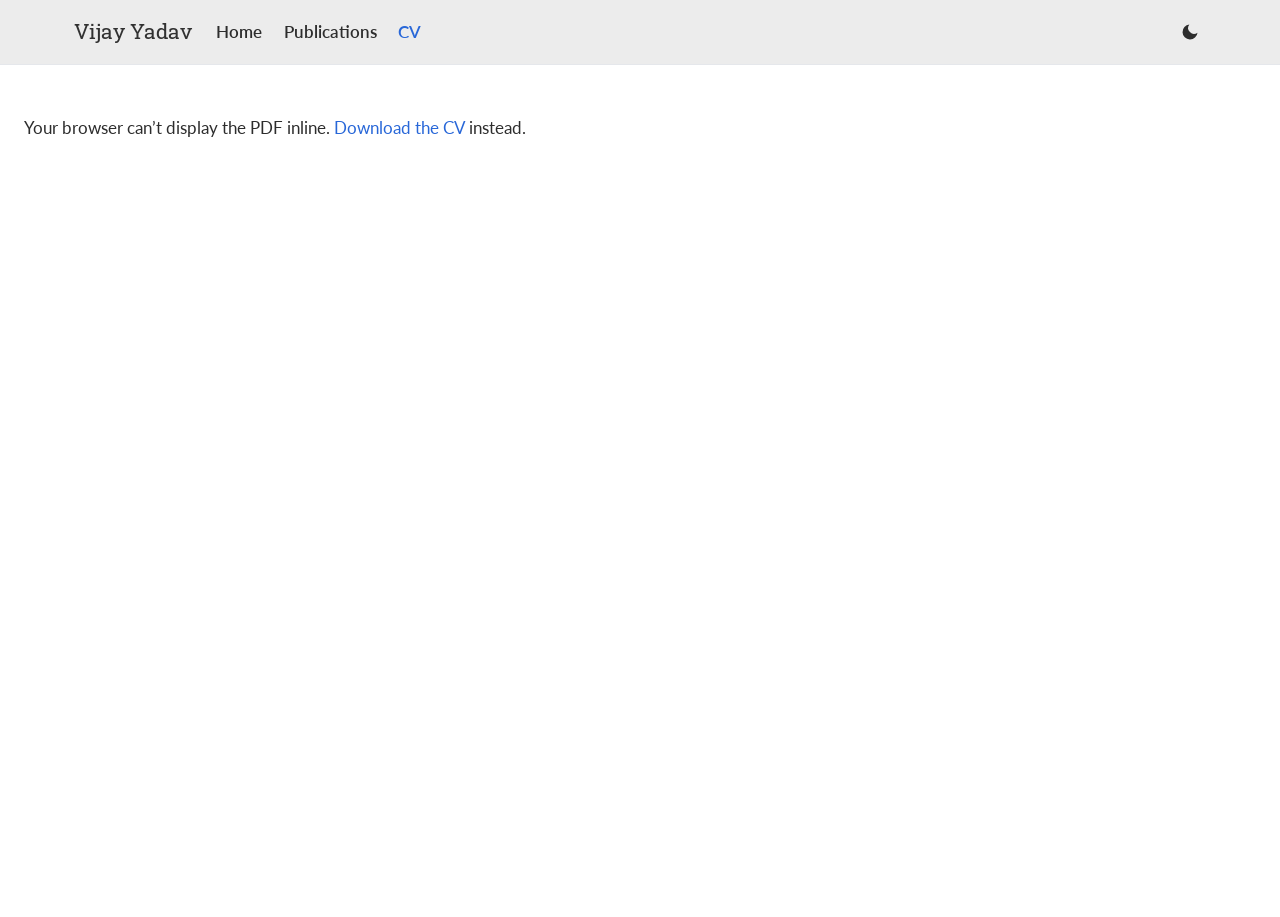
==== commit bd6b5b2e: "Changed fonts and tweak few styles" ====
--- a/cv.html
+++ b/cv.html
@@ -5,11 +5,11 @@
   <meta name="viewport" content="width=device-width, initial-scale=1.0">
   <title>CV · Vijay Yadav</title>
   <meta name="description" content="Curriculum Vitae of Vijay Yadav, Ph.D. student at IIT Jodhpur.">
-  <link rel="icon" type="image/png" href="assets/img/favicon.png">
+  <link rel="icon" type="image/svg+xml" href="assets/img/favicon.svg">
 
   <link rel="preconnect" href="https://fonts.googleapis.com">
   <link rel="preconnect" href="https://fonts.gstatic.com" crossorigin>
-  <link href="https://fonts.googleapis.com/css2?family=Nunito:wght@300;400;600;700;800&display=swap" rel="stylesheet">
+  <link href="https://fonts.googleapis.com/css2?family=Lato:ital,wght@0,300;0,400;0,700;0,900;1,400&family=Roboto+Slab:wght@400;600;700;800&display=swap" rel="stylesheet">
 
   <link rel="stylesheet" href="assets/css/styles.css">
 </head>
@@ -26,13 +26,15 @@
         <a href="index.html">Home</a>
         <a href="publications.html">Publications</a>
         <a href="cv.html" class="active">CV</a>
-      </nav>
-
-      <div class="nav-actions">
+
         <button class="icon-btn theme-toggle" aria-label="Toggle dark mode" title="Toggle dark mode">
           <svg class="icon-moon" viewBox="0 0 24 24" fill="currentColor"><path d="M21 12.79A9 9 0 1 1 11.21 3 7 7 0 0 0 21 12.79z"/></svg>
           <svg class="icon-sun" viewBox="0 0 24 24" fill="none" stroke="currentColor" stroke-width="2" stroke-linecap="round"><circle cx="12" cy="12" r="4"/><path d="M12 2v2M12 20v2M4.9 4.9l1.4 1.4M17.7 17.7l1.4 1.4M2 12h2M20 12h2M4.9 19.1l1.4-1.4M17.7 6.3l1.4-1.4"/></svg>
+          <span class="theme-label">Dark mode</span>
         </button>
+      </nav>
+
+      <div class="nav-actions">
         <button class="icon-btn nav-toggle" aria-label="Open menu" title="Menu">
           <svg viewBox="0 0 24 24" fill="none" stroke="currentColor" stroke-width="2" stroke-linecap="round"><path d="M3 6h18M3 12h18M3 18h18"/></svg>
         </button>
@@ -41,9 +43,191 @@
   </header>
 
   <main>
-    <object class="cv-embed" data="assets/docs/cv_vijay.pdf" type="application/pdf">
+    <!-- Desktop: the PDF itself. Phones/tablets can't render an inline PDF well,
+         so styles.css hides this there and shows the HTML version below instead. -->
+    <object class="cv-embed cv-pdf" data="assets/docs/cv_vijay.pdf" type="application/pdf">
       <p class="cv-embed-fallback">Your browser can’t display the PDF inline. <a href="assets/docs/cv_vijay.pdf" download>Download the CV</a> instead.</p>
     </object>
+
+    <!-- Phones/tablets: HTML copy of the CV. Keep in sync with assets/docs/cv_vijay.pdf -->
+    <div class="container cv-html">
+      <section class="section">
+        <div class="page-header">
+          <h1 class="section-title">Vijay Yadav</h1>
+          <a class="btn-download" href="assets/docs/cv_vijay.pdf" download>
+            <svg viewBox="0 0 24 24" fill="none" stroke="currentColor" stroke-width="2" stroke-linecap="round" stroke-linejoin="round"><path d="M21 15v4a2 2 0 0 1-2 2H5a2 2 0 0 1-2-2v-4M7 10l5 5 5-5M12 15V3"/></svg>
+            PDF
+          </a>
+        </div>
+        <p class="page-tagline">Ph.D. Student, Department of Physics, IIT Jodhpur</p>
+
+        <!-- ===== Education ===== -->
+        <div class="cv-section">
+          <h2 class="cv-heading">Education</h2>
+          <div class="cv-entry">
+            <div class="cv-entry-head">
+              <span class="cv-role">Ph.D. Physics</span>
+              <span class="cv-meta">12/2021 – expected 04/2027</span>
+            </div>
+            <div class="cv-entry-head">
+              <strong>Indian Institute of Technology Jodhpur</strong>
+              <span class="cv-meta">Rajasthan, India</span>
+            </div>
+            <ul>
+              <li>Thesis title: Data-Driven Surrogate Models for Phase-Ordering Kinetics and Charge Regulation Effects.</li>
+              <li>PhD advisor: Prabhat K. Jaiswal</li>
+            </ul>
+          </div>
+          <div class="cv-entry">
+            <div class="cv-entry-head">
+              <span class="cv-role">M.Sc. Physics</span>
+              <span class="cv-meta">08/2018 – 06/2020</span>
+            </div>
+            <div class="cv-entry-head">
+              <strong>National Institute of Technology Tiruchirappalli</strong>
+              <span class="cv-meta">Tamil Nadu, India</span>
+            </div>
+          </div>
+          <div class="cv-entry">
+            <div class="cv-entry-head">
+              <span class="cv-role">B.Sc. (Hons.) Physics</span>
+              <span class="cv-meta">07/2015 – 06/2018</span>
+            </div>
+            <div class="cv-entry-head">
+              <strong>University of Delhi</strong>
+              <span class="cv-meta">New Delhi, India</span>
+            </div>
+          </div>
+        </div>
+
+        <!-- ===== Publications ===== -->
+        <div class="cv-section">
+          <h2 class="cv-heading">Publications</h2>
+          <h3 class="cv-subheading">Published</h3>
+          <ol class="cv-list">
+            <li>
+              <strong>V. Yadav</strong>, P. K. Jaiswal, R. Podgornik, and S. Kumari,
+              Charge Regulation Effect on Nanoparticle Interaction Mediated by a Polyelectrolyte,
+              <a class="cv-org" href="https://doi.org/10.1021/acs.macromol.5c03412" target="_blank" rel="noopener">Macromolecules</a> <strong>59</strong>, <strong>11</strong>, 6398-6409 (2026).
+            </li>
+            <li>
+              <strong>V. Yadav</strong>, M. Priya, M. D. Shrimali, and P. K. Jaiswal,
+              Graph Neural Network for Prediction of Phase-Ordering Kinetics,
+              <a class="cv-org" href="https://doi.org/10.1063/5.0273728" target="_blank" rel="noopener">Chaos</a> <strong>35</strong>, 061101 (2025).
+            </li>
+            <li>
+              S. Chauhan, S. Mandal, <strong>V. Yadav</strong>, P. K. Jaiswal, M. Priya, and M. D. Shrimali,
+              Machine Learning Based Prediction of Phase Ordering Dynamics,
+              <a class="cv-org" href="https://doi.org/10.1063/5.0156611" target="_blank" rel="noopener">Chaos</a> <strong>33</strong>, 061103 (2023).
+            </li>
+          </ol>
+          <h3 class="cv-subheading">In Review</h3>
+          <ol class="cv-list">
+            <li>
+              <strong>V. Yadav</strong>, P. Pandey, M. Priya, M. D. Shrimali, and P. K. Jaiswal,
+              Physics-Constrained Neural Surrogate for Domain Growth Prediction in Systems with Conserved Kinetics.
+              <a href="https://arxiv.org/abs/2606.26128" target="_blank" rel="noopener">arXiv:2606.26128</a>
+            </li>
+            <li>
+              <strong>V. Yadav</strong>, S. Kumari, and P. K. Jaiswal,
+              Machine Learning Accelerated Simulation of Charge Regulation Effects.
+            </li>
+          </ol>
+        </div>
+
+        <!-- ===== Conferences & Presentations ===== -->
+        <div class="cv-section">
+          <h2 class="cv-heading">Conferences &amp; Presentations</h2>
+          <ul class="cv-dated">
+            <li><strong>07/2026:</strong> Flash Talk: Data-Driven Modelling of Phase-Ordering Kinetics – <a href="https://sites.google.com/iitj.ac.in/sophyc-2026/schedule" target="_blank" rel="noopener">Symposium on Complex Dynamics in Chemistry, Physics, and Biology (CDCPB 2026)</a>, IIT Jodhpur, Rajasthan, India.</li>
+            <li><strong>03/2026:</strong> Oral Talk: Machine Learning and GPU-Accelerated Modeling of Phase-Ordering Kinetics – <a href="https://meetings-archive.aps.org/smt/2026/od01/50/" target="_blank" rel="noopener">APS Global Physics Summit 2026</a>, Denver, Colorado, USA. [Virtual].</li>
+            <li><strong>03/2026:</strong> Poster Presentation: Charge Regulation Effects on Polyelectrolyte-Mediated Nanoparticle Interactions – <a href="https://meetings-archive.aps.org/smt/2026/od02/91/" target="_blank" rel="noopener">APS Global Physics Summit 2026</a>, Denver, Colorado, USA. [Virtual].</li>
+            <li><strong>12/2025:</strong> Poster Presentation: Graph Neural Network for Phase-Ordering Kinetics – International Conference on Complex Fluids, IISc, Bangalore, India.</li>
+            <li><strong>05/2023:</strong> Poster Presentation: Study of Hessian Matrix Eigenvalues of the Glassy System Before and After Yield Stress and Its Prediction Using Random Matrix Theory – <a href="https://www.cecam.org/workshop-details/mesoscale-modelling-of-driven-disordered-materials-from-glasses-to-active-matter-1206" target="_blank" rel="noopener">CECAM Workshop on Mesoscale Modelling of Driven Disordered Materials: From Glasses to Active Matter</a>, EPFL, Lausanne, Switzerland.</li>
+          </ul>
+        </div>
+
+        <!-- ===== Technical Skills ===== -->
+        <div class="cv-section">
+          <h2 class="cv-heading">Technical Skills</h2>
+          <div class="skill-block">
+            <h4>Programming Languages</h4>
+            <div class="tag-row"><span class="tag">Python</span><span class="tag">Mojo</span></div>
+          </div>
+          <div class="skill-block">
+            <h4>Deep Learning</h4>
+            <div class="tag-row"><span class="tag">Graph Neural Networks</span><span class="tag">Neural Operators</span><span class="tag">PyTorch</span><span class="tag">PyTorch Geometric</span><span class="tag">JAX/FLAX</span></div>
+          </div>
+          <div class="skill-block">
+            <h4>Simulation</h4>
+            <div class="tag-row"><span class="tag">Molecular Dynamics</span><span class="tag">Monte Carlo</span><span class="tag">Finite Difference Method</span><span class="tag">LAMMPS</span></div>
+          </div>
+          <div class="skill-block">
+            <h4>Additional Tools</h4>
+            <div class="tag-row"><span class="tag">HPC/SLURM</span><span class="tag">Git</span><span class="tag">OVITO</span><span class="tag">Matplotlib</span><span class="tag">LaTeX</span></div>
+          </div>
+        </div>
+
+        <!-- ===== Awards & Achievements ===== -->
+        <div class="cv-section">
+          <h2 class="cv-heading">Awards &amp; Achievements</h2>
+          <ul class="cv-dated">
+            <li><strong>06/2026:</strong> Article <em>Charge Regulation Effect on Nanoparticle Interaction Mediated by a Polyelectrolyte</em> selected for the front cover of <a class="cv-org" href="https://pubs.acs.org/mamobx/issue/59/11" target="_blank" rel="noopener">Macromolecules</a>, Vol. 59, Issue 11.</li>
+            <li><strong>05/2023:</strong> Institute travel grant to present at the CECAM workshop at EPFL, Lausanne, Switzerland.</li>
+          </ul>
+        </div>
+
+        <!-- ===== Teaching & Mentorship ===== -->
+        <div class="cv-section">
+          <h2 class="cv-heading">Teaching &amp; Mentorship</h2>
+          <div class="cv-entry">
+            <div class="cv-entry-head">
+              <span class="cv-role">Teaching Assistant</span>
+              <span class="cv-meta">2023 – 2025</span>
+            </div>
+            <div class="cv-meta">Indian Institute of Technology Jodhpur</div>
+            <ul>
+              <li>Delivered lectures and tutorials on Python programming, algorithms, numerical methods, and data visualization for B.S. and M.Sc. students, with the largest class exceeding 30 students.</li>
+            </ul>
+          </div>
+          <div class="cv-entry">
+            <div class="cv-entry-head">
+              <span class="cv-role">B.S. and M.Sc. Student Mentor</span>
+              <span class="cv-meta">2022 – 2026</span>
+            </div>
+            <div class="cv-meta">Indian Institute of Technology Jodhpur</div>
+            <ul>
+              <li>Mentored four M.Sc. and two B.S. students on their thesis research projects.</li>
+            </ul>
+          </div>
+        </div>
+
+        <!-- ===== Languages ===== -->
+        <div class="cv-section">
+          <h2 class="cv-heading">Languages</h2>
+          <div class="tag-row">
+            <span class="tag">English — Fluent</span>
+            <span class="tag">Hindi — Mother Tongue</span>
+          </div>
+        </div>
+
+        <!-- ===== Open-Source Projects ===== -->
+        <div class="cv-section">
+          <h2 class="cv-heading">Open-Source Projects</h2>
+          <div class="cv-entry">
+            <div class="cv-entry-head">
+              <a class="cv-role" href="https://github.com/ivijayyadav/simpok" target="_blank" rel="noopener">Simpok</a>
+              <a class="cv-meta" href="https://pypi.org/project/simpok/" target="_blank" rel="noopener"><code>pip install simpok</code></a>
+            </div>
+            <p>
+              A Python package for phase-field simulation of phase-ordering kinetics, with all compute kernels written in Mojo.
+              It provides Time-Dependent Ginzburg–Landau (Model A), Cahn–Hilliard–Cook (Model B), and surface-directed spinodal
+              decomposition solvers. Same code runs on CPU and a GPU backend (NVIDIA, AMD, Apple).
+            </p>
+          </div>
+        </div>
+      </section>
+    </div>
   </main>
 
   <script src="assets/js/main.js"></script>
--- a/assets/css/styles.css
+++ b/assets/css/styles.css
@@ -23,7 +23,8 @@
   --thumb-bg:      #eef1f5;
 
   --content-width: 1180px;
-  --font-body: "Nunito", -apple-system, BlinkMacSystemFont, "Segoe UI", Roboto, sans-serif;
+  --font-body: "Lato", -apple-system, BlinkMacSystemFont, "Segoe UI", Roboto, sans-serif;
+  --font-heading: "Roboto Slab", Georgia, serif;
 }
 
 /* ---- Design tokens: DARK theme ---- */
@@ -60,7 +61,7 @@
 a { color: var(--link); text-decoration: none; }
 a:hover { color: var(--link-hover); text-decoration: underline; }
 img { max-width: 100%; display: block; }
-h1, h2, h3 { color: var(--heading); line-height: 1.25; }
+h1, h2, h3 { font-family: var(--font-heading); color: var(--heading); line-height: 1.25; }
 
 .container {
   width: 100%;
@@ -90,7 +91,8 @@
   gap: 1.5rem;
 }
 .nav-brand {
-  font-weight: 800;
+  font-family: var(--font-heading);
+  font-weight: 400;
   font-size: 1.3rem;
   color: var(--heading);
   white-space: nowrap;
@@ -100,20 +102,22 @@
   display: flex;
   align-items: center;
   gap: 1.35rem;
-  margin-right: auto;      /* pushes the actions to the far right */
+  flex: 1;
 }
 .nav-links a {
   color: var(--text);
   font-weight: 600;
-  font-size: 0.98rem;
+  font-size: 1.08rem;
 }
 .nav-links a:hover { color: var(--link); text-decoration: none; }
 .nav-links a.active { color: var(--link); }
 
-.nav-actions { display: flex; align-items: center; gap: 0.75rem; }
+/* Holds the hamburger only, so it stays out of the way on desktop */
+.nav-actions { display: none; align-items: center; gap: 0.75rem; }
 .icon-btn {
   background: none;
   border: none;
+  font-family: inherit;
   color: var(--text);
   cursor: pointer;
   padding: 0.35rem;
@@ -124,6 +128,8 @@
 }
 .icon-btn:hover { color: var(--link); background: rgba(127, 127, 127, 0.12); }
 .icon-btn svg { width: 20px; height: 20px; }
+.theme-toggle { margin-left: auto; }
+.theme-label { display: none; }
 /* Show the correct toggle glyph for the active theme */
 .theme-toggle .icon-moon { display: inline; }
 .theme-toggle .icon-sun  { display: none; }
@@ -157,10 +163,11 @@
 .profile-name {
   font-size: 2.1rem;
   font-weight: 400;
-  margin: 0.25rem 0 0.35rem;
-}
-.profile-role { color: var(--text-muted); font-size: 1.1rem; margin: 0 0 0.2rem; }
-.profile-org  { display: inline-block; font-size: 1.05rem; margin-bottom: 1rem; }
+  margin: 0.25rem 0 0.2rem;
+}
+.profile-role,
+.profile-dept { color: var(--text-muted); font-size: 1.1rem; line-height: 1.35; margin: 0; }
+.profile-org  { display: inline-block; font-size: 1.05rem; line-height: 1.35; margin: 0.15rem 0 0.75rem; }
 
 .social-icons {
   display: flex;
@@ -178,7 +185,10 @@
   font-weight: 400;
   margin: 0 0 1.25rem;
 }
-.bio p { margin: 0 0 1.1rem; }
+.bio p { margin: 0 0 1.1rem; text-align: justify; hyphens: auto; }
+/* Bio links sit in the text colour; the link shows on hover */
+.bio > p a { color: inherit; }
+.edu-school a { color: var(--link); }
 
 /* Interests + Education */
 .info-grid {
@@ -201,6 +211,7 @@
 .edu-list svg { width: 22px; height: 22px; color: var(--text); margin-top: 4px; }
 .edu-degree { font-weight: 700; color: var(--heading); }
 .edu-school { color: var(--text-muted); font-size: 0.95rem; }
+.edu-date { color: var(--text-muted); font-size: 0.85rem; margin-left: 0.4rem; white-space: nowrap; }
 
 /* =========================================================================
    Split sections (Publications): heading left, content right
@@ -217,12 +228,19 @@
 .pub-item {
   display: grid;
   grid-template-columns: 1fr 200px;
-  gap: 1.5rem;
+  grid-template-areas:
+    "tags thumb"
+    "body thumb";
+  grid-template-rows: auto 1fr;
+  column-gap: 1.5rem;
+  row-gap: 0;
   padding-bottom: 1.75rem;
   margin-bottom: 1.75rem;
   border-bottom: 1px solid var(--border);
 }
 .pub-item:last-child { border-bottom: none; margin-bottom: 0; }
+.pub-tags { grid-area: tags; }
+.pub-body { grid-area: body; }
 .pub-tag {
   display: inline-block;
   font-size: 0.7rem;
@@ -238,22 +256,10 @@
 .pub-tag--macromolecules { color: #0f5c4a; background: #c8efe0; }
 .pub-tag--chaos { color: #5a2a7a; background: #e7d3f5; }
 .pub-title { font-size: 1.3rem; font-weight: 800; margin: 0 0 0.4rem; }
-.pub-title a { color: var(--heading); }
-.pub-title a:hover { color: var(--link); }
-.pub-year {
-  display: inline-block;
-  font-size: 0.8rem;
-  font-weight: 700;
-  color: #6b5300;
-  background: #fff3c4;
-  border-radius: 4px;
-  padding: 0.1rem 0.5rem;
-  margin-left: 0.5rem;
-  vertical-align: middle;
-}
+.pub-title a { color: var(--link); }
+.pub-title a:hover { color: var(--link-hover); }
 .pub-summary { margin: 0 0 0.6rem; }
 .pub-authors { color: var(--text-muted); font-size: 0.95rem; margin: 0 0 0.8rem; }
-.pub-authors .me { text-decoration: underline; }
 .pub-links { display: flex; flex-wrap: wrap; gap: 0.5rem; }
 .btn-pill {
   font-size: 0.85rem;
@@ -271,6 +277,7 @@
   text-decoration: none;
 }
 .pub-thumb {
+  grid-area: thumb;
   background: var(--thumb-bg);
   border-radius: 6px;
   min-height: 120px;
@@ -288,10 +295,11 @@
    ========================================================================= */
 .site-footer {
   border-top: 1px solid var(--border);
-  padding: 2rem 0;
+  padding: 0.9rem 0;
   text-align: center;
   color: var(--text-muted);
-  font-size: 0.9rem;
+  /* Scales with viewport so the credit line stays on one line on phones */
+  font-size: clamp(0.62rem, calc(3.53vw - 1.91px), 0.9rem);
 }
 .site-footer a { color: var(--text-muted); text-decoration: none; }
 
@@ -329,6 +337,21 @@
 }
 .cv-embed-fallback { padding: 2rem 1.5rem; }
 
+/* The HTML CV is only for phones/tablets (see the media query at the end) */
+.cv-html { display: none; }
+.cv-heading {
+  font-size: 1.5rem;
+  font-weight: 800;
+  margin: 0 0 0.9rem;
+  padding-bottom: 0.3rem;
+  border-bottom: 2px solid var(--link);
+}
+.cv-subheading { font-size: 1.1rem; font-weight: 800; margin: 1rem 0 0.5rem; }
+.cv-dated { list-style: none; padding-left: 0; margin: 0; }
+.cv-dated li { margin-bottom: 0.6rem; }
+.cv-section p { margin: 0 0 0.8rem; }
+a.cv-role { color: var(--link); }
+
 .cv-section { margin-bottom: 2.75rem; }
 .cv-entry { margin-bottom: 1.5rem; }
 .cv-entry-head {
@@ -339,23 +362,41 @@
   align-items: baseline;
 }
 .cv-role { font-weight: 700; color: var(--heading); font-size: 1.1rem; }
-.cv-org { color: var(--link); font-weight: 600; }
+.cv-org { color: var(--link); font-style: italic; }
 .cv-meta { color: var(--text-muted); font-size: 0.9rem; }
 .cv-entry ul { margin: 0.4rem 0 0; padding-left: 1.2rem; }
 .cv-entry li { margin-bottom: 0.25rem; }
 
 .cv-list { padding-left: 1.2rem; margin: 0; }
 .cv-list li { margin-bottom: 0.7rem; }
-.cv-list .cv-org { font-style: italic; }
+/* Year groups on the Publications page: compact, divided by a thin rule */
+.pub-year { border-top: 1px solid var(--border); padding-top: 1.25rem; margin-top: 1.25rem; }
+.pub-year .year-tag { margin-bottom: 0.6rem; }
+/* Google Scholar–style entries: linked title, then authors, then venue */
+.gs-list { padding-left: 1.4rem; margin: 0; }
+.gs-list li::marker { font-weight: 700; color: var(--text-muted); }
+.gs-list li { padding: 0.6rem 0; }
+.gs-list li + li { border-top: 1px dashed var(--border); }
+.gs-title { font-size: 1.08rem; font-weight: 700; line-height: 1.4; color: var(--heading); }
+.gs-link-pending { color: var(--link); }
+
+/* Research page */
+.research-intro { margin: 0 0 1.5rem; text-align: justify; hyphens: auto; }
+.research-text { margin: 0 0 0.7rem; text-align: justify; hyphens: auto; }
+.research-papers { margin: 0; padding-left: 1.2rem; font-size: 0.95rem; color: var(--text-muted); }
+.research-papers li { margin-bottom: 0.3rem; }
+.gs-authors { color: var(--text); font-size: 0.95rem; line-height: 1.5; }
+.gs-venue { color: var(--text-muted); font-size: 0.95rem; line-height: 1.5; }
 
 .year-tag {
   display: inline-block;
-  font-size: 1.1rem;
-  font-weight: 800;
-  color: var(--pill-text);
-  background: var(--thumb-bg);
-  border-radius: 6px;
-  padding: 0.2rem 0.85rem;
+  font-size: 0.85rem;
+  font-weight: 700;
+  /* Same colours as the "Cover Page" tag on the homepage (.pub-tag--cover) */
+  color: #7a3e00;
+  background: #ffe0b2;
+  border-radius: 4px;
+  padding: 0.1rem 0.6rem;
   margin: 0 0 1rem;
 }
 
@@ -374,19 +415,41 @@
 /* =========================================================================
    Responsive
    ========================================================================= */
+
+/* Below this the Education column is too narrow to keep the date on the
+   degree line, so Interests and Education stack instead */
+@media (max-width: 1080px) {
+  .info-grid { grid-template-columns: 1fr; }
+}
+
 @media (max-width: 860px) {
   .hero-grid,
   .split-grid,
-  .info-grid,
-  .pub-item { grid-template-columns: 1fr; }
-
-  .pub-thumb { order: -1; min-height: 160px; }
+  .info-grid { grid-template-columns: 1fr; }
+
+  .section { padding: 2.25rem 0; }
+  .section-title { font-size: 2rem; margin-bottom: 1rem; }
+  .split-grid { gap: 1.25rem; }
+  .info-grid { margin-top: 1.25rem; }
+  .edu-list li:last-child { margin-bottom: 0; }
+
+  .pub-item {
+    grid-template-columns: 1fr;
+    grid-template-areas:
+      "tags"
+      "thumb"
+      "body";
+    grid-template-rows: auto;
+    row-gap: 0.9rem;
+  }
+  .pub-thumb { min-height: 0; }
 
   /* Collapsible mobile nav */
-  .nav-toggle {
-    display: inline-flex;
+  .nav-actions {
+    display: flex;
     margin-left: auto;
   }
+  .nav-toggle { display: inline-flex; }
   .nav-links {
     display: none;
     position: absolute;
@@ -402,5 +465,24 @@
   }
   .nav-links.open { display: flex; }
   .nav-links a { padding: 0.6rem 0; width: 100%; }
-  .nav-actions { margin-left: 0.5rem; }
-}
+
+  /* Theme switch reads as another menu row here */
+  .theme-toggle {
+    margin-left: 0;
+    padding: 0.6rem 0;
+    width: 100%;
+    gap: 0.6rem;
+    justify-content: flex-start;
+    border-radius: 0;
+    font-weight: 600;
+    font-size: 1.08rem;
+  }
+  .theme-toggle:hover { background: none; }
+  .theme-label { display: inline; }
+}
+
+/* Phones and tablets: show the HTML CV instead of the inline PDF */
+@media (max-width: 1024px), (hover: none) and (pointer: coarse) {
+  .cv-pdf { display: none; }
+  .cv-html { display: block; }
+}
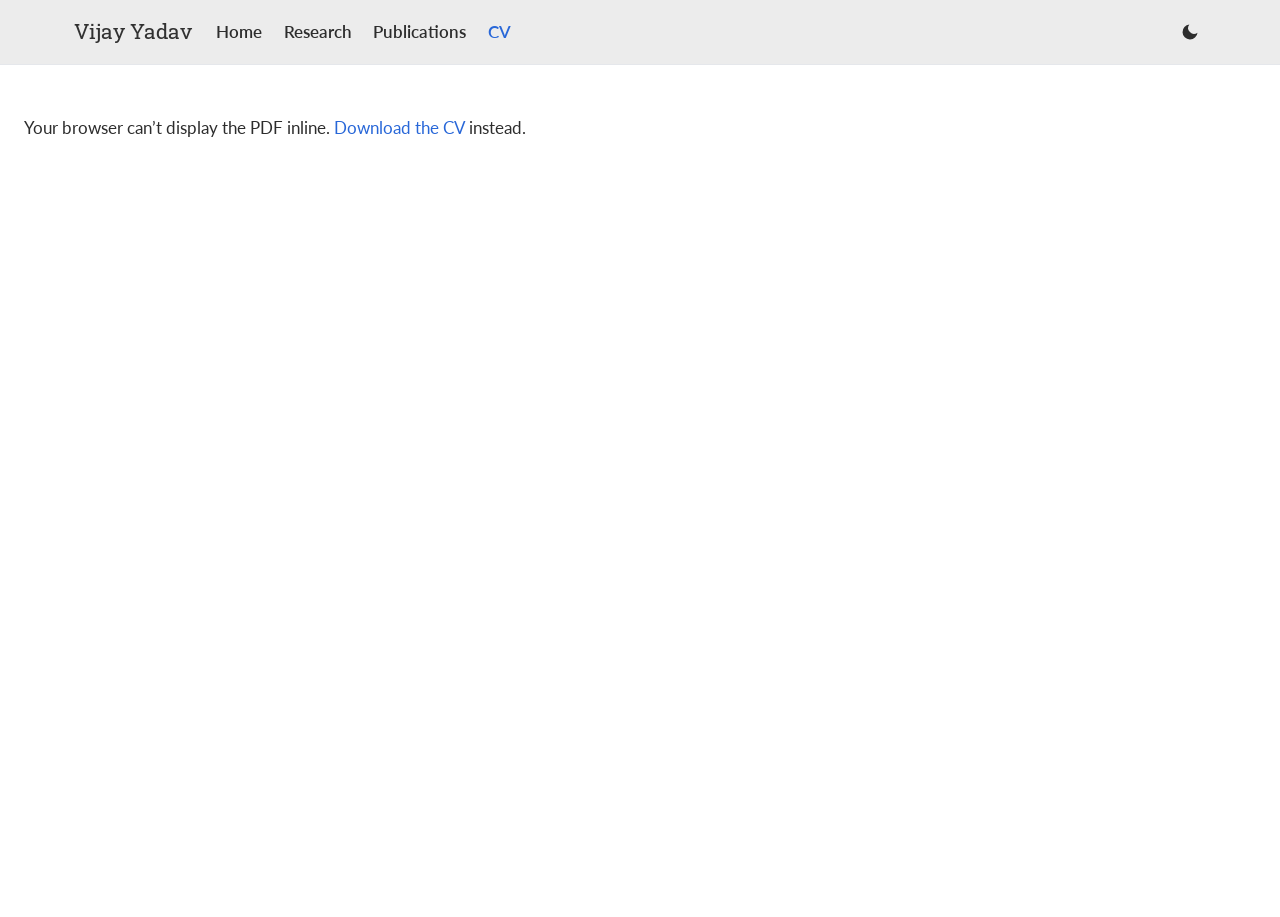
==== commit 58d47f0d: "added research page" ====
--- a/cv.html
+++ b/cv.html
@@ -24,6 +24,7 @@
 
       <nav class="nav-links" id="navLinks">
         <a href="index.html">Home</a>
+        <a href="research.html">Research</a>
         <a href="publications.html">Publications</a>
         <a href="cv.html" class="active">CV</a>
 
--- a/assets/css/styles.css
+++ b/assets/css/styles.css
@@ -21,6 +21,8 @@
   --pill-hover-bg: #2867d8;
   --shadow:        0 1px 3px rgba(0, 0, 0, 0.08);
   --thumb-bg:      #eef1f5;
+  --band-bg:       #e2ebfb;   /* Publications year bands */
+  --band-text:     #1d4fa8;
 
   --content-width: 1180px;
   --font-body: "Lato", -apple-system, BlinkMacSystemFont, "Segoe UI", Roboto, sans-serif;
@@ -43,6 +45,8 @@
   --pill-hover-bg: #3b6bc4;
   --shadow:        0 1px 3px rgba(0, 0, 0, 0.4);
   --thumb-bg:      #333842;
+  --band-bg:       #2c3d5a;
+  --band-text:     #b9d2ff;
 }
 
 /* ---- Reset & base ---- */
@@ -222,7 +226,6 @@
   gap: 2.5rem;
   align-items: start;
 }
-.split-section + .split-section { border-top: 1px solid var(--border); }
 
 /* Publications */
 .pub-item {
@@ -304,6 +307,44 @@
 .site-footer a { color: var(--text-muted); text-decoration: none; }
 
 /* =========================================================================
+   Divider: a line that fades out at both ends, with a small diamond in the
+   middle. Drawn at the top edge of each element listed (Home: only above
+   Highlights; Publications: only below the intro; Research: entries).
+   ========================================================================= */
+.hero + .section,
+.split-section + .split-section,
+.pub-summary + .pub-year,
+.research-entry { position: relative; }
+
+.hero + .section::before,
+.split-section + .split-section::before,
+.pub-summary + .pub-year::before,
+.research-entry::before {
+  content: "";
+  position: absolute;
+  top: 0;
+  left: 0;
+  right: 0;
+  height: 1px;
+  background: linear-gradient(90deg, transparent, var(--pill-border) 20%, var(--link) 50%, var(--pill-border) 80%, transparent);
+}
+.hero + .section::after,
+.split-section + .split-section::after,
+.pub-summary + .pub-year::after,
+.research-entry::after {
+  content: "";
+  position: absolute;
+  top: -5px;
+  left: 50%;
+  width: 9px;
+  height: 9px;
+  margin-left: -5px;
+  background: var(--bg);
+  border: 2px solid var(--link);
+  transform: rotate(45deg);
+}
+
+/* =========================================================================
    CV page
    ========================================================================= */
 .page-header {
@@ -370,8 +411,18 @@
 .cv-list { padding-left: 1.2rem; margin: 0; }
 .cv-list li { margin-bottom: 0.7rem; }
 /* Year groups on the Publications page: compact, divided by a thin rule */
-.pub-year { border-top: 1px solid var(--border); padding-top: 1.25rem; margin-top: 1.25rem; }
-.pub-year .year-tag { margin-bottom: 0.6rem; }
+.pub-year { padding-top: 1.25rem; margin-top: 1.25rem; }  /* the stretched year band separates groups; no rule needed */
+/* On Publications the year tag is stretched a little into a short band that fades out to the right */
+.pub-year .year-tag {
+  display: block;
+  width: 14rem;
+  max-width: 100%;
+  margin-bottom: 0.6rem;
+  padding: 0.25rem 0.8rem;
+  color: var(--band-text);
+  background: linear-gradient(90deg, var(--band-bg) 0%, var(--band-bg) 55%, transparent 100%);
+}
+.pub-summary + .pub-year { border-top: 0; }  /* gets the fancy divider instead */
 /* Google Scholar–style entries: linked title, then authors, then venue */
 .gs-list { padding-left: 1.4rem; margin: 0; }
 .gs-list li::marker { font-weight: 700; color: var(--text-muted); }
@@ -380,11 +431,94 @@
 .gs-title { font-size: 1.08rem; font-weight: 700; line-height: 1.4; color: var(--heading); }
 .gs-link-pending { color: var(--link); }
 
-/* Research page */
-.research-intro { margin: 0 0 1.5rem; text-align: justify; hyphens: auto; }
-.research-text { margin: 0 0 0.7rem; text-align: justify; hyphens: auto; }
+/* Research page: video on one side, title + papers on the other, alternating */
+.research-intro { margin: 0 0 1.5rem; }
+.research-entry {
+  display: grid;
+  grid-template-columns: 1.3fr 1fr;
+  grid-template-areas: "media body";
+  gap: 2.5rem;
+  align-items: center;
+  padding: 3rem 0;
+}
+.research-entry:nth-child(even) { grid-template-columns: 1fr 1.3fr; grid-template-areas: "body media"; }
+
+.research-body { grid-area: body; }
+.research-title { font-size: 1.45rem; font-weight: 700; margin: 0 0 0.8rem; color: var(--link); }  /* blue, like the Highlights titles on Home */
+.research-summary { margin: 0 0 0.8rem; }
+.nowrap { white-space: nowrap; }  /* keep hyphenated words like "physics-guided" on one line */
 .research-papers { margin: 0; padding-left: 1.2rem; font-size: 0.95rem; color: var(--text-muted); }
-.research-papers li { margin-bottom: 0.3rem; }
+.research-papers li { margin-bottom: 0.4rem; }
+
+/* Video frame: no hard border, just a stack of soft shadows so the card looks lifted off the
+   page and fades into it; tilted slightly towards the text for a 3D look, flat on hover */
+.research-media,
+.research-video {
+  --tilt: 5deg;
+  grid-area: media;
+  display: block;
+  width: 100%;
+  aspect-ratio: 16 / 9;
+  border: 0;
+  border-radius: 14px;
+  background: var(--thumb-bg);
+  box-shadow:
+    inset 0 1px 0 rgba(255, 255, 255, 0.10),
+    0 1px 2px rgba(15, 23, 42, 0.08),
+    0 6px 12px -4px rgba(15, 23, 42, 0.14),
+    0 22px 44px -16px rgba(15, 23, 42, 0.32),
+    0 48px 90px -40px rgba(40, 103, 216, 0.28);
+  transform: perspective(1400px) rotateY(var(--tilt));
+  transition: transform 0.45s cubic-bezier(.2, .7, .2, 1), box-shadow 0.45s ease;
+}
+/* Video on the right of the text: tilt the other way, still facing the text */
+.research-entry:nth-child(even) .research-media,
+.research-entry:nth-child(even) .research-video { --tilt: -5deg; }
+.research-media:hover,
+.research-video:hover {
+  transform: perspective(1400px) rotateY(0deg) translateY(-4px);
+  box-shadow:
+    inset 0 1px 0 rgba(255, 255, 255, 0.10),
+    0 2px 4px rgba(15, 23, 42, 0.08),
+    0 10px 20px -6px rgba(15, 23, 42, 0.18),
+    0 30px 56px -18px rgba(15, 23, 42, 0.38),
+    0 60px 110px -40px rgba(40, 103, 216, 0.35);
+}
+/* On the dark theme, dark shadows vanish; use a faint blue halo instead */
+[data-theme="dark"] .research-media,
+[data-theme="dark"] .research-video {
+  box-shadow:
+    inset 0 1px 0 rgba(255, 255, 255, 0.06),
+    0 18px 40px -16px rgba(0, 0, 0, 0.6),
+    0 0 60px -10px rgba(91, 155, 255, 0.22);
+}
+@media (prefers-reduced-motion: reduce) {
+  .research-media, .research-video { transition: none; }
+}
+.research-media {
+  display: flex;
+  flex-direction: column;
+  align-items: center;
+  justify-content: center;
+  gap: 0.6rem;
+  color: var(--text-muted);
+  font-size: 0.9rem;
+  background:
+    repeating-linear-gradient(135deg, transparent 0 14px, rgba(127, 127, 127, 0.06) 14px 28px),
+    var(--thumb-bg);
+}
+.research-media svg {
+  width: 54px;
+  height: 54px;
+  padding: 14px 12px 14px 16px;
+  border-radius: 50%;
+  color: #fff;
+  background: var(--link);
+  box-shadow: 0 6px 16px -6px var(--link);
+}
+/* Videos keep their own shape so the picture fills the frame edge to edge */
+.research-video { aspect-ratio: auto; height: auto; object-fit: cover; background: #000; }
+.research-more { margin: 1rem 0 0; font-weight: 700; }
 .gs-authors { color: var(--text); font-size: 0.95rem; line-height: 1.5; }
 .gs-venue { color: var(--text-muted); font-size: 0.95rem; line-height: 1.5; }
 
@@ -423,6 +557,18 @@
 }
 
 @media (max-width: 860px) {
+  .research-media,
+  .research-video,
+  .research-entry:nth-child(even) .research-media,
+  .research-entry:nth-child(even) .research-video { --tilt: 0deg; }
+  .research-entry,
+  .research-entry:nth-child(even) {
+    grid-template-columns: 1fr;
+    grid-template-areas: "media" "body";
+    gap: 1.1rem;
+    padding: 1.75rem 0;
+  }
+
   .hero-grid,
   .split-grid,
   .info-grid { grid-template-columns: 1fr; }
